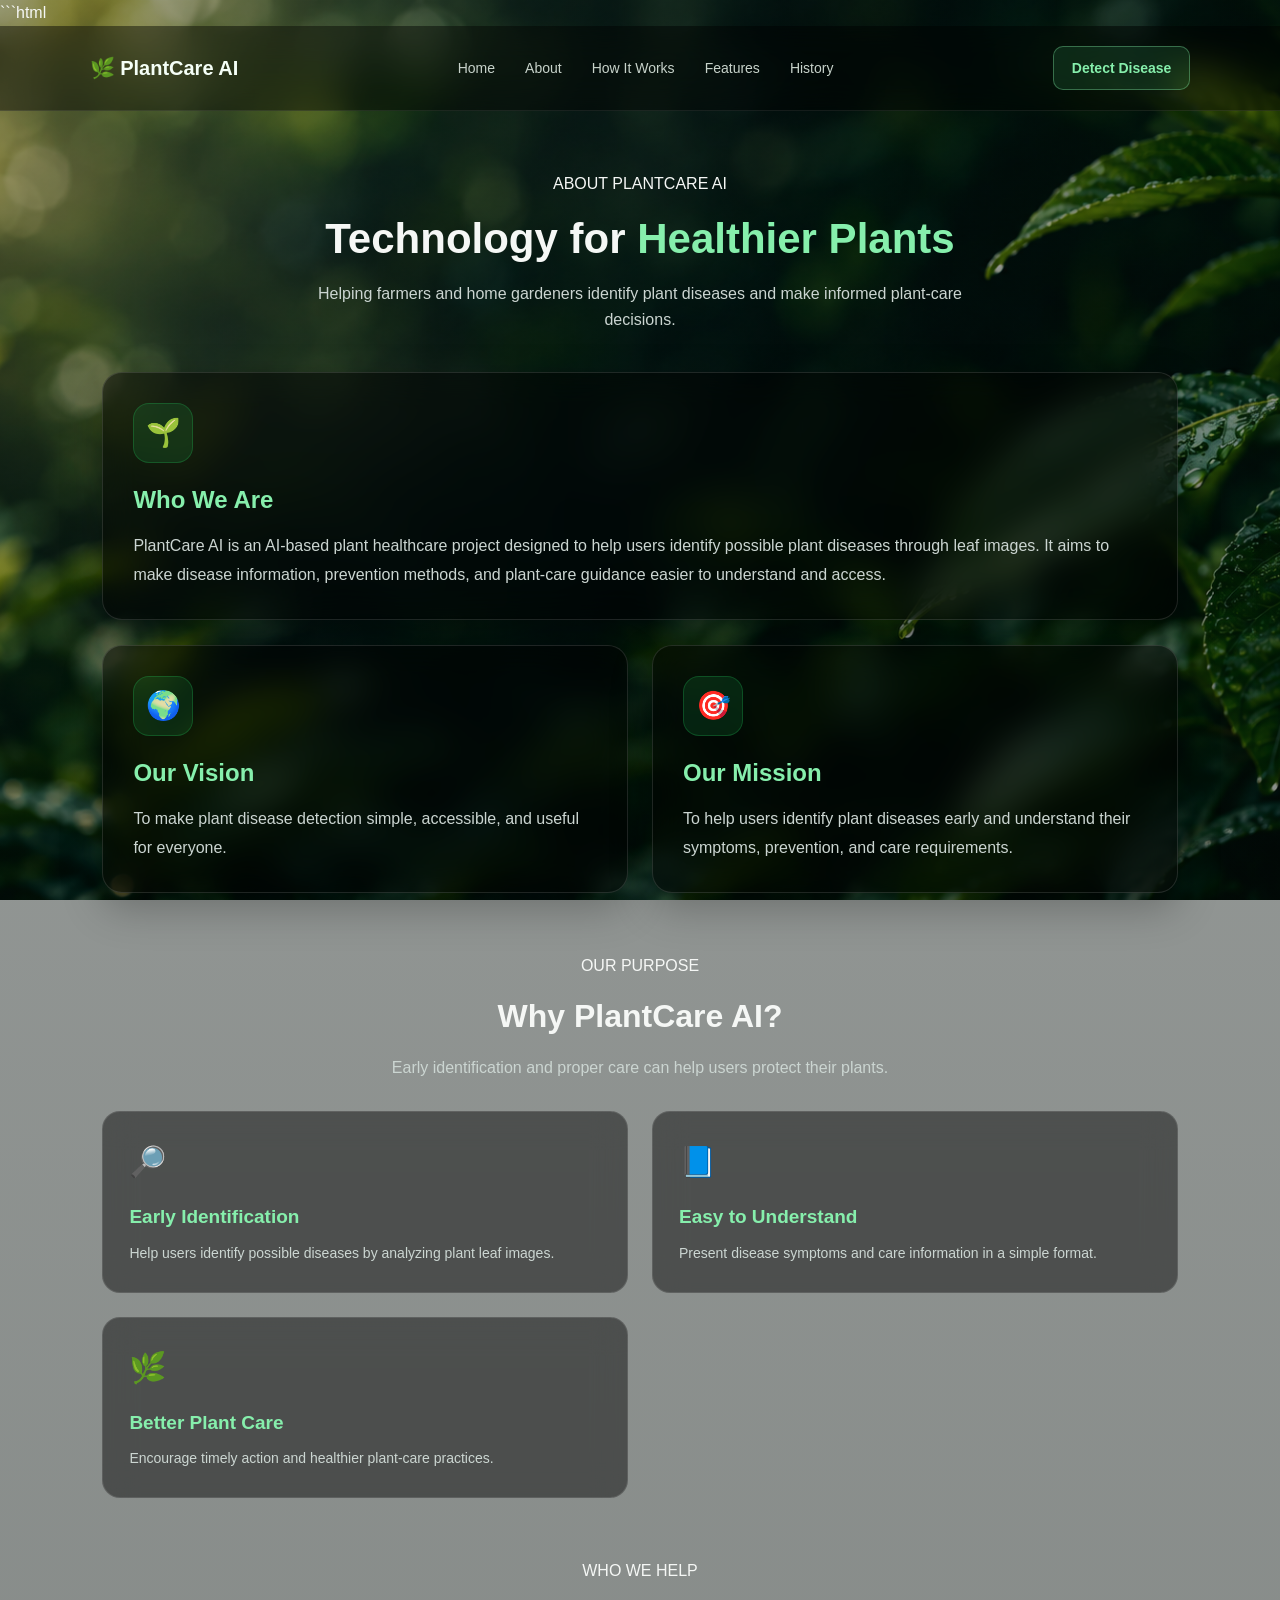
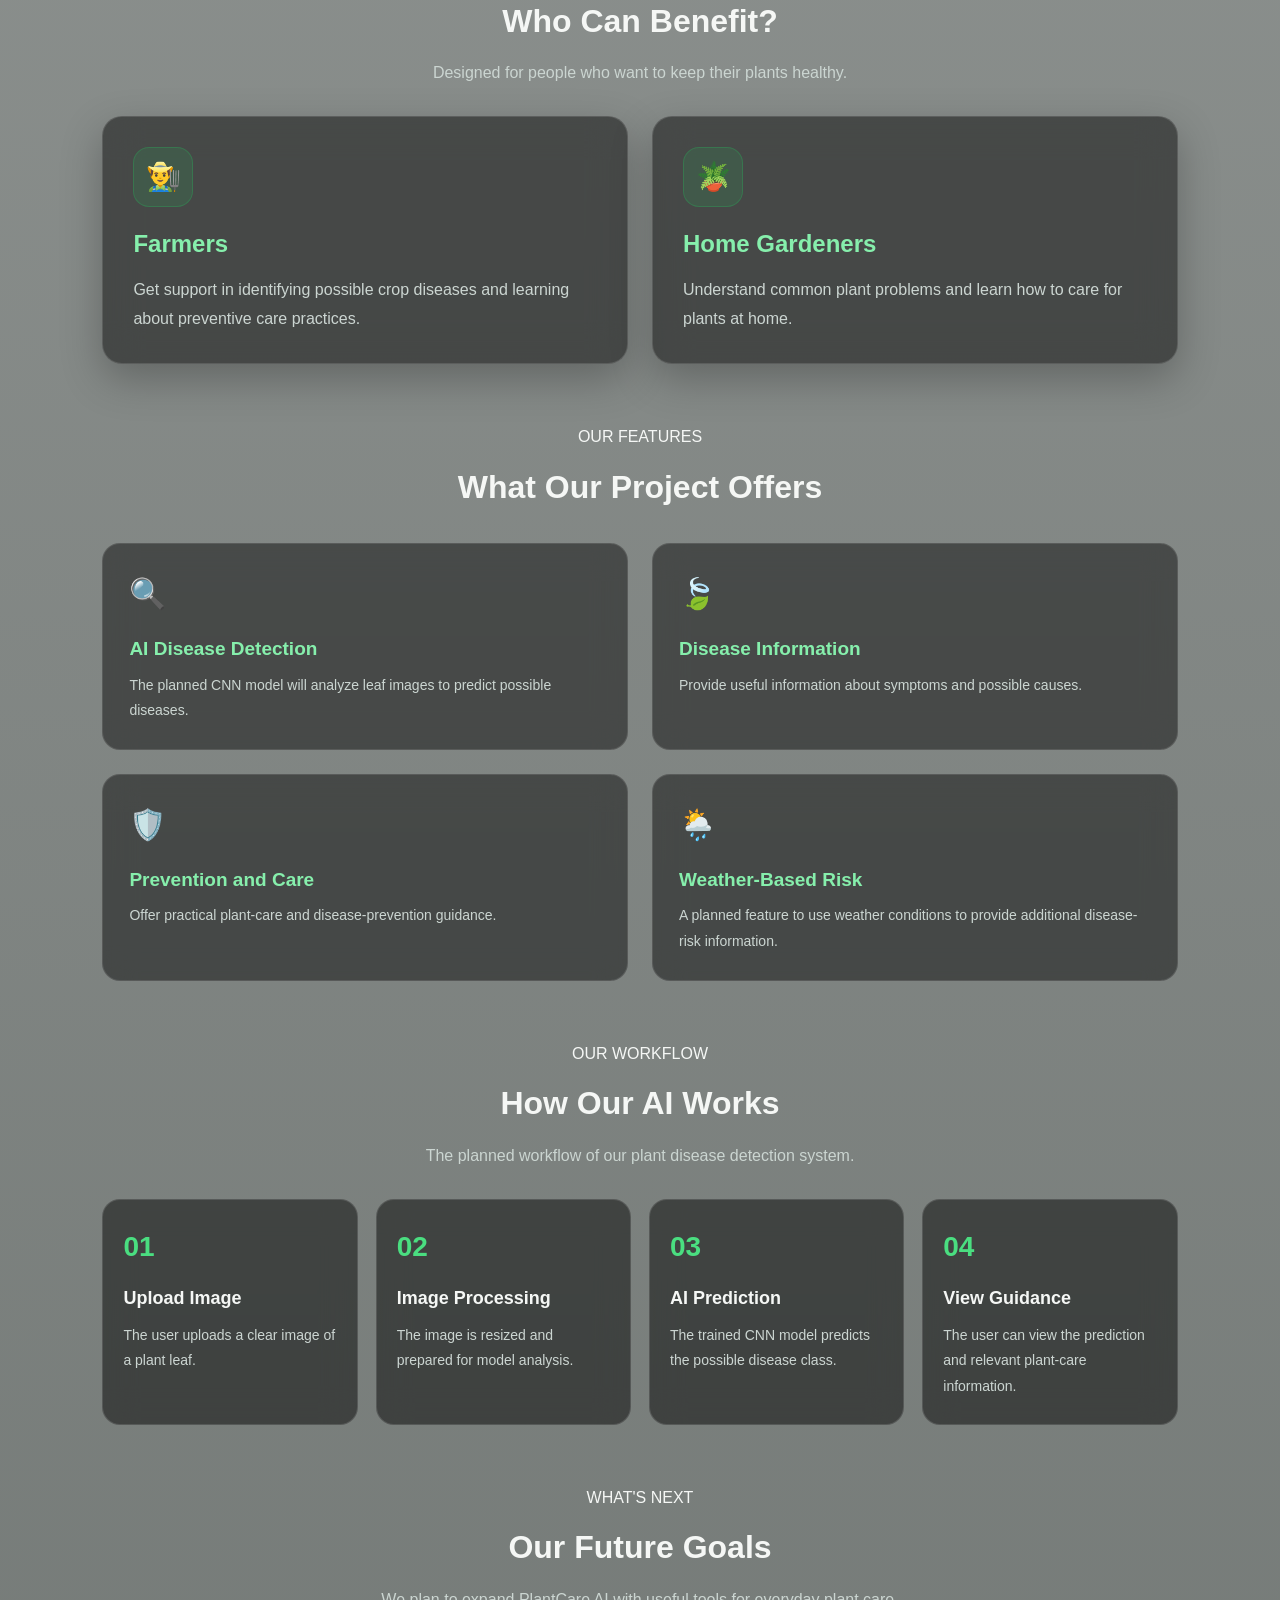
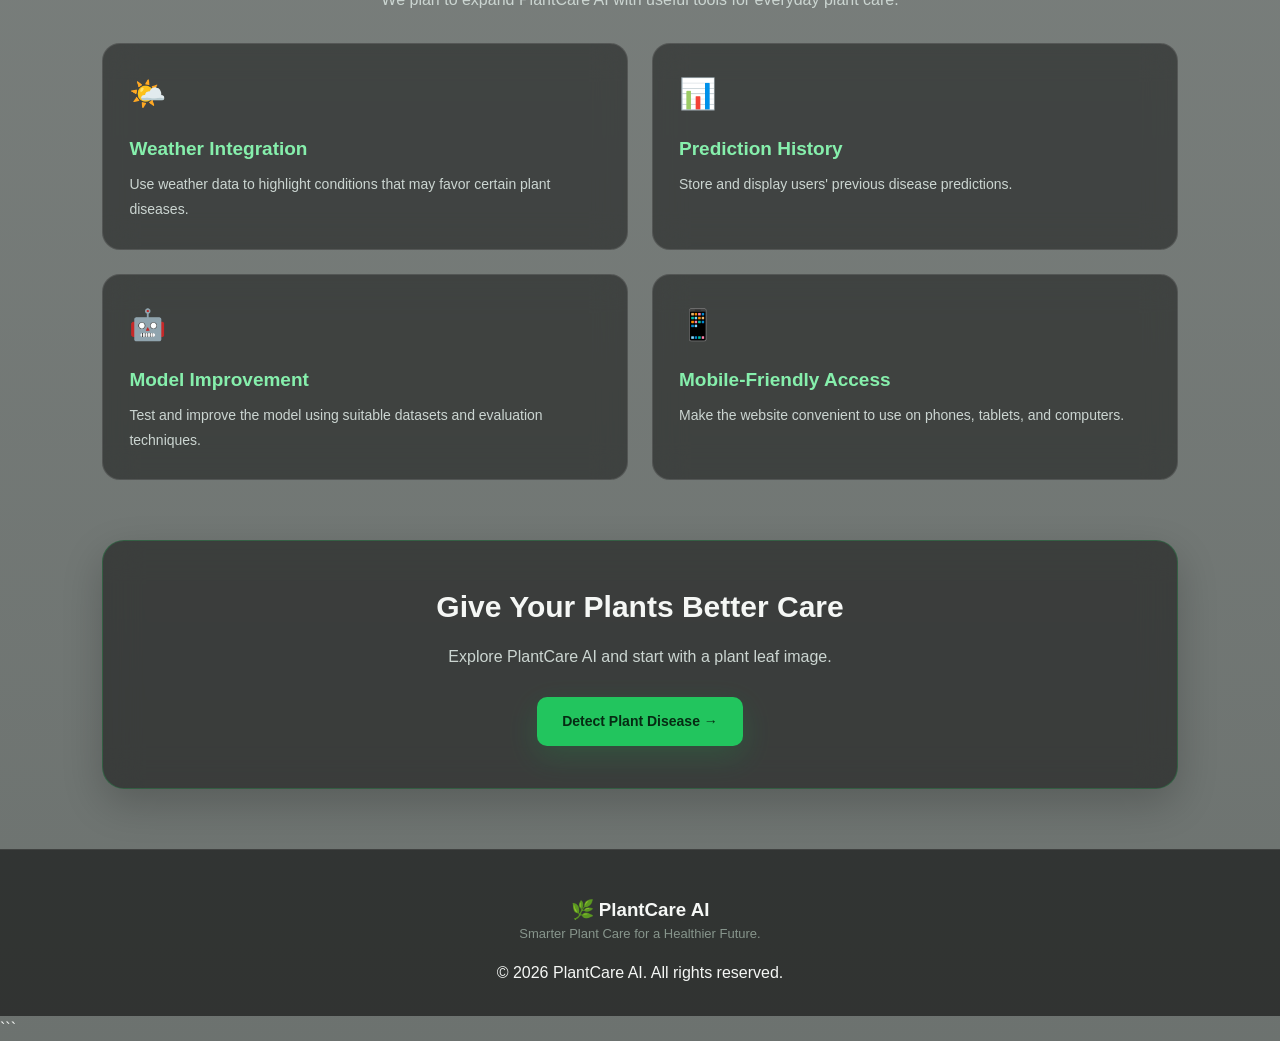
==== frontend/about.html @ afaae4b0 "Initial commit: PlantCare AI project" ====
```html
<!DOCTYPE html>
<html lang="en">

<head>
    <meta charset="UTF-8">
    <meta name="viewport" content="width=device-width, initial-scale=1.0">

    <title>About Us | PlantCare AI</title>

    <link rel="stylesheet" href="../css/style.css">
</head>

<body>

    <!-- Navbar -->
    <header class="navbar">

        <div class="logo">🌿 PlantCare AI</div>

        <nav class="nav-links">
            <a href="index.html">Home</a>
            <a href="about.html">About</a>
            <a href="index.html#how-it-works">How It Works</a>
            <a href="index.html#features">Features</a>
            <a href="history.html">History</a>
        </nav>

        <a href="upload.html" class="nav-button">
            Detect Disease
        </a>

    </header>

    <main class="about-page">

        <section class="about-section">

            <!-- Page Heading -->
            <div class="section-heading">

                <span class="section-label">
                    ABOUT PLANTCARE AI
                </span>

                <h1>Technology for <span>Healthier Plants</span></h1>

                <p>
                    Helping farmers and home gardeners identify
                    plant diseases and make informed plant-care decisions.
                </p>

            </div>

            <!-- Who We Are -->
            <div class="about-card">

                <div class="about-icon">🌱</div>

                <h2>Who We Are</h2>

                <p>
                    PlantCare AI is an AI-based plant healthcare
                    project designed to help users identify possible
                    plant diseases through leaf images. It aims to
                    make disease information, prevention methods,
                    and plant-care guidance easier to understand
                    and access.
                </p>

            </div>

            <!-- Vision and Mission -->
            <div class="about-grid">

                <div class="about-card">

                    <div class="about-icon">🌍</div>

                    <h2>Our Vision</h2>

                    <p>
                        To make plant disease detection simple,
                        accessible, and useful for everyone.
                    </p>

                </div>

                <div class="about-card">

                    <div class="about-icon">🎯</div>

                    <h2>Our Mission</h2>

                    <p>
                        To help users identify plant diseases early
                        and understand their symptoms, prevention,
                        and care requirements.
                    </p>

                </div>

            </div>

            <!-- Why PlantCare AI -->
            <section class="about-extra-section">

                <div class="about-section-title">
                    <span class="section-label">OUR PURPOSE</span>
                    <h2>Why PlantCare AI?</h2>
                    <p>
                        Early identification and proper care can
                        help users protect their plants.
                    </p>
                </div>

                <div class="about-grid">

                    <div class="about-feature">
                        <span>🔎</span>
                        <h3>Early Identification</h3>
                        <p>
                            Help users identify possible diseases
                            by analyzing plant leaf images.
                        </p>
                    </div>

                    <div class="about-feature">
                        <span>📘</span>
                        <h3>Easy to Understand</h3>
                        <p>
                            Present disease symptoms and care
                            information in a simple format.
                        </p>
                    </div>

                    <div class="about-feature">
                        <span>🌿</span>
                        <h3>Better Plant Care</h3>
                        <p>
                            Encourage timely action and healthier
                            plant-care practices.
                        </p>
                    </div>

                </div>

            </section>

            <!-- Who Can Benefit -->
            <section class="about-extra-section">

                <div class="about-section-title">
                    <span class="section-label">WHO WE HELP</span>
                    <h2>Who Can Benefit?</h2>
                    <p>
                        Designed for people who want to keep their
                        plants healthy.
                    </p>
                </div>

                <div class="about-grid">

                    <div class="about-card">
                        <div class="about-icon">👨‍🌾</div>
                        <h2>Farmers</h2>
                        <p>
                            Get support in identifying possible crop
                            diseases and learning about preventive
                            care practices.
                        </p>
                    </div>

                    <div class="about-card">
                        <div class="about-icon">🪴</div>
                        <h2>Home Gardeners</h2>
                        <p>
                            Understand common plant problems and
                            learn how to care for plants at home.
                        </p>
                    </div>

                </div>

            </section>

            <!-- Existing Features -->
            <section class="about-extra-section">

                <div class="about-section-title">
                    <span class="section-label">OUR FEATURES</span>
                    <h2>What Our Project Offers</h2>
                </div>

                <div class="about-grid">

                    <div class="about-feature">
                        <span>🔍</span>
                        <h3>AI Disease Detection</h3>
                        <p>
                            The planned CNN model will analyze
                            leaf images to predict possible diseases.
                        </p>
                    </div>

                    <div class="about-feature">
                        <span>🍃</span>
                        <h3>Disease Information</h3>
                        <p>
                            Provide useful information about
                            symptoms and possible causes.
                        </p>
                    </div>

                    <div class="about-feature">
                        <span>🛡️</span>
                        <h3>Prevention and Care</h3>
                        <p>
                            Offer practical plant-care and
                            disease-prevention guidance.
                        </p>
                    </div>

                    <div class="about-feature">
                        <span>🌦️</span>
                        <h3>Weather-Based Risk</h3>
                        <p>
                            A planned feature to use weather
                            conditions to provide additional
                            disease-risk information.
                        </p>
                    </div>

                </div>

            </section>

            <!-- How Our AI Works -->
            <section class="about-extra-section">

                <div class="about-section-title">
                    <span class="section-label">OUR WORKFLOW</span>
                    <h2>How Our AI Works</h2>
                    <p>
                        The planned workflow of our plant
                        disease detection system.
                    </p>
                </div>

                <div class="workflow-grid">

                    <div class="workflow-step">
                        <span class="workflow-number">01</span>
                        <h3>Upload Image</h3>
                        <p>
                            The user uploads a clear image
                            of a plant leaf.
                        </p>
                    </div>

                    <div class="workflow-step">
                        <span class="workflow-number">02</span>
                        <h3>Image Processing</h3>
                        <p>
                            The image is resized and prepared
                            for model analysis.
                        </p>
                    </div>

                    <div class="workflow-step">
                        <span class="workflow-number">03</span>
                        <h3>AI Prediction</h3>
                        <p>
                            The trained CNN model predicts
                            the possible disease class.
                        </p>
                    </div>

                    <div class="workflow-step">
                        <span class="workflow-number">04</span>
                        <h3>View Guidance</h3>
                        <p>
                            The user can view the prediction
                            and relevant plant-care information.
                        </p>
                    </div>

                </div>

            </section>

            <!-- Future Goals -->
            <section class="about-extra-section">

                <div class="about-section-title">
                    <span class="section-label">WHAT'S NEXT</span>
                    <h2>Our Future Goals</h2>
                    <p>
                        We plan to expand PlantCare AI with
                        useful tools for everyday plant care.
                    </p>
                </div>

                <div class="about-grid">

                    <div class="about-feature">
                        <span>🌤️</span>
                        <h3>Weather Integration</h3>
                        <p>
                            Use weather data to highlight
                            conditions that may favor certain
                            plant diseases.
                        </p>
                    </div>

                    <div class="about-feature">
                        <span>📊</span>
                        <h3>Prediction History</h3>
                        <p>
                            Store and display users' previous
                            disease predictions.
                        </p>
                    </div>

                    <div class="about-feature">
                        <span>🤖</span>
                        <h3>Model Improvement</h3>
                        <p>
                            Test and improve the model using
                            suitable datasets and evaluation
                            techniques.
                        </p>
                    </div>

                    <div class="about-feature">
                        <span>📱</span>
                        <h3>Mobile-Friendly Access</h3>
                        <p>
                            Make the website convenient to use
                            on phones, tablets, and computers.
                        </p>
                    </div>

                </div>

            </section>

            <!-- Call to Action -->
            <div class="about-cta">

                <h2>Give Your Plants Better Care</h2>

                <p>
                    Explore PlantCare AI and start with
                    a plant leaf image.
                </p>

                <a href="upload.html" class="primary-button">
                    Detect Plant Disease →
                </a>

            </div>

        </section>

    </main>

    <!-- Footer -->
    <footer class="footer">

        <div class="footer-content">
            <h3>🌿 PlantCare AI</h3>
            <p>Smarter Plant Care for a Healthier Future.</p>
        </div>

        <div class="footer-bottom">
            © 2026 PlantCare AI. All rights reserved.
        </div>

    </footer>

</body>
</html>
```
---- css/style.css ----
/* ================================
   GLOBAL RESET
================================ */

* {
    margin: 0;
    padding: 0;
    box-sizing: border-box;
}

html {
    scroll-behavior: smooth;
}

body {
    font-family: Arial, Helvetica, sans-serif;
    color: #f5f7f5;

    background:
        linear-gradient(
            rgba(2, 12, 7, 0.40),
            rgba(2, 12, 7, 0.58)
        ),
        url("../assets/images/plant-bg.png")
        center / cover fixed no-repeat;

    min-height: 100vh;
    line-height: 1.6;
}

/* ================================
   COMMON
================================ */

a {
    text-decoration: none;
    color: inherit;
}

section {
    width: 100%;
}

.tagline {
    display: inline-block;
    color: #86efac;
    font-size: 12px;
    font-weight: 700;
    letter-spacing: 2px;
    margin-bottom: 14px;
}

.section-heading {
    text-align: center;
    max-width: 700px;
    margin: 0 auto 50px;
}

.section-heading h2 {
    font-size: 38px;
    line-height: 1.2;
    margin-bottom: 15px;
}

.section-heading p {
    color: #b7c5bb;
    font-size: 16px;
}


/* ================================
   NAVBAR
================================ */

.navbar {
    width: 100%;
    padding: 20px 7%;

    display: flex;
    align-items: center;
    justify-content: space-between;
    gap: 25px;

    background: rgba(0, 0, 0, 0.42);
    backdrop-filter: blur(18px);
    -webkit-backdrop-filter: blur(18px);

    border-bottom: 1px solid rgba(255, 255, 255, 0.08);

    position: sticky;
    top: 0;
    z-index: 1000;
}

.logo {
    font-size: 20px;
    font-weight: 700;
    color: #f5fff7;
    white-space: nowrap;
}

.nav-links {
    display: flex;
    align-items: center;
    gap: 30px;
}

.nav-links a {
    color: #c7d2ca;
    font-size: 14px;
    transition: 0.3s ease;
}

.nav-links a:hover,
.nav-links a.active {
    color: #86efac;
}

.nav-button {
    padding: 10px 18px;

    background: rgba(74, 222, 128, 0.12);
    border: 1px solid rgba(134, 239, 172, 0.35);

    border-radius: 10px;

    color: #86efac;
    font-size: 14px;
    font-weight: 600;

    transition: 0.3s ease;
}

.nav-button:hover {
    background: #16a34a;
    color: white;
    transform: translateY(-2px);
}


/* ================================
   HERO
================================ */

.hero {
    min-height: 680px;

    display: grid;
    grid-template-columns: 1.1fr 0.9fr;

    align-items: center;
    gap: 70px;

    padding: 90px 7%;
}

.hero-content {
    max-width: 700px;
}

.hero-content h1 {
    font-size: clamp(48px, 6vw, 78px);
    line-height: 1.05;
    letter-spacing: -2px;
    margin-bottom: 25px;
}

.hero-content h1 span {
    color: #4ade80;
}

.hero-content p {
    max-width: 600px;

    color: #c0ccc4;

    font-size: 17px;
    line-height: 1.8;

    margin-bottom: 32px;
}

.hero-buttons {
    display: flex;
    align-items: center;
    gap: 15px;

    margin-bottom: 25px;
}

.primary-button,
.secondary-button {
    display: inline-flex;
    align-items: center;
    justify-content: center;

    padding: 13px 22px;

    border-radius: 10px;

    font-size: 14px;
    font-weight: 700;

    transition: 0.3s ease;
}

.primary-button {
    background: #16a34a;
    color: white;

    box-shadow: 0 10px 30px rgba(22, 163, 74, 0.22);
}

.primary-button:hover {
    background: #22c55e;
    transform: translateY(-3px);
}

.secondary-button {
    color: #d7e2da;

    background: rgba(255, 255, 255, 0.06);

    border: 1px solid rgba(255, 255, 255, 0.12);

    backdrop-filter: blur(10px);
}

.secondary-button:hover {
    border-color: rgba(134, 239, 172, 0.4);
    color: #86efac;
    transform: translateY(-3px);
}

.hero-note {
    color: #91a097;
    font-size: 13px;
}


/* ================================
   AI ANALYSIS CARD
================================ */

.hero-visual {
    display: flex;
    justify-content: center;
}

.analysis-card {
    width: 100%;
    max-width: 430px;

    padding: 35px;

    background: rgba(0, 0, 0, 0.48);

    border: 1px solid rgba(255, 255, 255, 0.10);

    border-radius: 24px;

    backdrop-filter: blur(22px);
    -webkit-backdrop-filter: blur(22px);

    box-shadow:
        0 25px 70px rgba(0, 0, 0, 0.35);

    position: relative;
    overflow: hidden;
}

.analysis-card::before {
    content: "";

    position: absolute;

    width: 180px;
    height: 180px;

    background: rgba(34, 197, 94, 0.10);

    border-radius: 50%;

    top: -80px;
    right: -70px;

    filter: blur(10px);
}

.card-icon {
    width: 55px;
    height: 55px;

    display: flex;
    align-items: center;
    justify-content: center;

    background: rgba(74, 222, 128, 0.12);

    border: 1px solid rgba(134, 239, 172, 0.20);

    border-radius: 15px;

    font-size: 25px;

    margin-bottom: 20px;
}

.card-label {
    color: #86efac;
    font-size: 11px;
    font-weight: 700;
    letter-spacing: 2px;
}

.analysis-card h2 {
    font-size: 28px;
    line-height: 1.25;

    margin: 12px 0;
}

.analysis-card > p {
    color: #aebbb2;
    font-size: 14px;
}

.analysis-divider {
    height: 1px;

    background: rgba(255, 255, 255, 0.08);

    margin: 25px 0;
}

.analysis-feature {
    display: flex;
    align-items: center;
    gap: 15px;

    padding: 12px 0;
}

.analysis-feature > span {
    width: 42px;
    height: 42px;

    display: flex;
    align-items: center;
    justify-content: center;

    background: rgba(255, 255, 255, 0.05);

    border-radius: 10px;

    font-size: 18px;
}

.analysis-feature strong {
    display: block;
    font-size: 14px;
    margin-bottom: 2px;
}

.analysis-feature small {
    color: #87958c;
    font-size: 12px;
}

.card-button {
    display: block;

    text-align: center;

    margin-top: 22px;
    padding: 13px;

    background: rgba(22, 163, 74, 0.16);

    border: 1px solid rgba(74, 222, 128, 0.25);

    border-radius: 10px;

    color: #86efac;

    font-size: 14px;
    font-weight: 700;

    transition: 0.3s ease;
}

.card-button:hover {
    background: #16a34a;
    color: white;
}

.disclaimer {
    display: block;

    text-align: center;

    color: #6f7d74;

    margin-top: 12px;
    font-size: 10px;
}


/* ================================
   AUDIENCE SECTION
================================ */

.audience {
    padding: 100px 7%;

    background: rgba(0, 0, 0, 0.20);
}

.audience-grid {
    max-width: 900px;
    margin: auto;

    display: grid;
    grid-template-columns: repeat(2, 1fr);

    gap: 25px;
}

.info-card {
    padding: 32px;

    background: rgba(0, 0, 0, 0.40);

    border: 1px solid rgba(255, 255, 255, 0.09);

    border-radius: 18px;

    backdrop-filter: blur(18px);

    transition: 0.3s ease;
}

.info-card:hover {
    transform: translateY(-5px);

    border-color: rgba(74, 222, 128, 0.30);

    background: rgba(0, 0, 0, 0.50);
}

.info-icon {
    font-size: 32px;
    margin-bottom: 18px;
}

.info-card h3 {
    font-size: 21px;
    margin-bottom: 10px;
}

.info-card p {
    color: #aebbb2;
    font-size: 14px;
}


/* ================================
   HOW IT WORKS
================================ */

.how-it-works {
    padding: 110px 7%;
}

.steps-grid {
    max-width: 1100px;
    margin: auto;

    display: grid;
    grid-template-columns: repeat(4, 1fr);

    gap: 18px;
}

.step-card {
    position: relative;

    padding: 28px 22px;

    background: rgba(0, 0, 0, 0.38);

    border: 1px solid rgba(255, 255, 255, 0.08);

    border-radius: 17px;

    backdrop-filter: blur(18px);

    transition: 0.3s ease;
}

.step-card:hover {
    transform: translateY(-5px);

    border-color: rgba(74, 222, 128, 0.25);
}

.step-number {
    position: absolute;

    top: 18px;
    right: 20px;

    color: rgba(134, 239, 172, 0.45);

    font-size: 12px;
    font-weight: 700;
}

.step-icon {
    font-size: 30px;
    margin-bottom: 18px;
}

.step-card h3 {
    font-size: 18px;
    margin-bottom: 9px;
}

.step-card p {
    color: #9eaba3;
    font-size: 13px;
}


/* ================================
   FEATURES
================================ */

.features {
    padding: 100px 7%;

    background: rgba(0, 0, 0, 0.20);
}

.features-grid {
    max-width: 1100px;
    margin: auto;

    display: grid;
    grid-template-columns: repeat(4, 1fr);

    gap: 18px;
}

.feature-card {
    padding: 28px 22px;

    background: rgba(0, 0, 0, 0.40);

    border: 1px solid rgba(255, 255, 255, 0.08);

    border-radius: 17px;

    backdrop-filter: blur(18px);

    transition: 0.3s ease;
}

.feature-card:hover {
    transform: translateY(-5px);

    border-color: rgba(74, 222, 128, 0.28);
}

.feature-icon {
    width: 48px;
    height: 48px;

    display: flex;
    align-items: center;
    justify-content: center;

    background: rgba(74, 222, 128, 0.10);

    border-radius: 12px;

    font-size: 22px;

    margin-bottom: 18px;
}

.feature-card h3 {
    font-size: 17px;
    margin-bottom: 9px;
}

.feature-card p {
    color: #9eaba3;
    font-size: 13px;
}


/* ================================
   CTA
================================ */

.cta-section {
    max-width: 1000px;

    margin: 90px auto;

    padding: 70px 30px;

    text-align: center;

    background:
        linear-gradient(
            rgba(10, 35, 20, 0.65),
            rgba(2, 15, 8, 0.75)
        );

    border: 1px solid rgba(134, 239, 172, 0.16);

    border-radius: 25px;

    backdrop-filter: blur(20px);
}

.cta-section h2 {
    font-size: 38px;
    margin-bottom: 12px;
}

.cta-section p {
    color: #aebbb2;
    margin-bottom: 25px;
}


/* ================================
   FOOTER
================================ */

.footer {
    padding: 45px 7% 30px;

    text-align: center;

    background: rgba(0, 0, 0, 0.55);

    border-top: 1px solid rgba(255, 255, 255, 0.07);
}

.footer-logo {
    color: #86efac;

    font-size: 20px;
    font-weight: 700;

    margin-bottom: 10px;
}

.footer p {
    color: #87958c;
    font-size: 13px;
    margin-bottom: 15px;
}

.footer small {
    color: #647068;
    font-size: 11px;
}


/* ================================
   RESPONSIVE DESIGN
================================ */

@media (max-width: 1000px) {

    .nav-links {
        gap: 15px;
    }

    .hero {
        grid-template-columns: 1fr;

        text-align: center;

        padding-top: 70px;
    }

    .hero-content {
        margin: auto;
    }

    .hero-content p {
        margin-left: auto;
        margin-right: auto;
    }

    .hero-buttons {
        justify-content: center;
    }

    .hero-note {
        text-align: center;
    }

    .hero-visual {
        margin-top: 20px;
    }

    .steps-grid,
    .features-grid {
        grid-template-columns: repeat(2, 1fr);
    }
}


@media (max-width: 700px) {

    .navbar {
        padding: 15px 5%;

        flex-wrap: wrap;
    }

    .logo {
        font-size: 17px;
    }

    .nav-links {
        order: 3;

        width: 100%;

        justify-content: center;

        gap: 18px;

        overflow-x: auto;
    }

    .nav-links a {
        font-size: 12px;
        white-space: nowrap;
    }

    .nav-button {
        padding: 8px 12px;
        font-size: 12px;
    }

    .hero {
        padding: 65px 5%;
    }

    .hero-content h1 {
        font-size: 46px;
        letter-spacing: -1px;
    }

    .hero-content p {
        font-size: 15px;
    }

    .hero-buttons {
        flex-direction: column;
    }

    .primary-button,
    .secondary-button {
        width: 100%;
    }

    .analysis-card {
        padding: 25px;
    }

    .section-heading h2 {
        font-size: 30px;
    }

    .audience-grid,
    .steps-grid,
    .features-grid {
        grid-template-columns: 1fr;
    }

    .audience,
    .how-it-works,
    .features {
        padding: 75px 5%;
    }

    .cta-section {
        margin: 60px 5%;

        padding: 50px 22px;
    }

    .cta-section h2 {
        font-size: 29px;
    }
}


@media (max-width: 400px) {

    .hero-content h1 {
        font-size: 38px;
    }

    .analysis-card h2 {
        font-size: 24px;
    }

    .section-heading h2 {
        font-size: 27px;
    }
}






/* ============================= */
/* UPLOAD PAGE */
/* ============================= */

.upload-page {
    min-height: calc(100vh - 80px);
    display: flex;
    justify-content: center;
    align-items: center;
    padding: 60px 8%;
}

.upload-section {
    width: 100%;
    max-width: 900px;
    text-align: center;
}

.upload-section .section-heading {
    margin-bottom: 35px;
}

.upload-section .section-heading h1 {
    font-size: 42px;
    margin: 12px 0;
}

.upload-card {
    max-width: 600px;
    margin: 0 auto;
    padding: 45px 40px;

    background: rgba(0, 0, 0, 0.45);
    backdrop-filter: blur(18px);
    -webkit-backdrop-filter: blur(18px);

    border: 1px solid rgba(255, 255, 255, 0.12);
    border-radius: 24px;

    box-shadow: 0 20px 50px rgba(0, 0, 0, 0.35);
}

.upload-icon {
    width: 80px;
    height: 80px;

    margin: 0 auto 20px;

    display: flex;
    align-items: center;
    justify-content: center;

    font-size: 35px;

    background: rgba(34, 197, 94, 0.15);
    border: 1px solid rgba(34, 197, 94, 0.35);

    border-radius: 50%;
}

.upload-card h2 {
    font-size: 28px;
    margin-bottom: 10px;
}

.upload-card > p {
    color: #cbd5d1;
    margin-bottom: 25px;
}


/* Choose Image Button */

.upload-button {
    display: inline-block;

    padding: 12px 25px;

    background: rgba(34, 197, 94, 0.15);
    border: 1px solid #22c55e;

    color: #86efac;

    border-radius: 10px;

    cursor: pointer;

    transition: 0.3s ease;
}

.upload-button:hover {
    background: #22c55e;
    color: #062b13;

    transform: translateY(-3px);
}


/* Image Preview */

.image-preview {
    width: 100%;
    min-height: 220px;

    margin: 25px 0;

    display: flex;
    align-items: center;
    justify-content: center;

    border: 2px dashed rgba(255, 255, 255, 0.2);
    border-radius: 16px;

    color: #9ca3af;

    background: rgba(255, 255, 255, 0.03);
}

.image-preview img {
    max-width: 100%;
    max-height: 300px;

    border-radius: 12px;
}


/* Analyze Button */

.analyze-button {
    border: none;
    cursor: pointer;

    width: 100%;
    margin-top: 5px;
}

.upload-note {
    display: block;

    margin-top: 18px;

    color: #9ca3af;
}


/* Back to Home */

.back-link {
    display: inline-block;

    margin-top: 25px;

    color: #86efac;

    text-decoration: none;

    transition: 0.3s ease;
}

.back-link:hover {
    color: #22c55e;
    transform: translateX(-3px);
}


/* ============================= */
/* UPLOAD PAGE RESPONSIVE */
/* ============================= */

@media (max-width: 700px) {

    .upload-page {
        padding: 40px 20px;
    }

    .upload-section .section-heading h1 {
        font-size: 32px;
    }

    .upload-card {
        padding: 35px 22px;
    }

    .upload-card h2 {
        font-size: 24px;
    }

}


@media (max-width: 400px) {

    .upload-section .section-heading h1 {
        font-size: 28px;
    }

    .upload-card {
        padding: 30px 18px;
    }

    .image-preview {
        min-height: 180px;
    }

}






/* ============================= */
/* RESULT PAGE */
/* ============================= */

.result-page {
    min-height: calc(100vh - 80px);
    padding: 60px 8%;
}

.result-section {
    width: 100%;
    max-width: 1100px;
    margin: 0 auto;
}

.result-section .section-heading {
    text-align: center;
    margin-bottom: 35px;
}

.result-section .section-heading h1 {
    font-size: 42px;
    margin: 12px 0;
}


/* ============================= */
/* RESULT CARD */
/* ============================= */

.result-card {
    display: grid;
    grid-template-columns: 0.9fr 1.1fr;
    gap: 35px;

    padding: 35px;

    background: rgba(0, 0, 0, 0.45);
    backdrop-filter: blur(18px);
    -webkit-backdrop-filter: blur(18px);

    border: 1px solid rgba(255, 255, 255, 0.12);
    border-radius: 24px;

    box-shadow: 0 20px 50px rgba(0, 0, 0, 0.35);
}


/* ============================= */
/* RESULT IMAGE */
/* ============================= */

.result-image-section h2 {
    margin-bottom: 18px;
}

.result-image {
    width: 100%;
    height: 350px;

    display: flex;
    align-items: center;
    justify-content: center;

    overflow: hidden;

    background: rgba(255, 255, 255, 0.04);

    border: 1px solid rgba(255, 255, 255, 0.12);
    border-radius: 18px;
}

.result-image img {
    width: 100%;
    height: 100%;

    object-fit: cover;
}


/* ============================= */
/* RESULT INFORMATION */
/* ============================= */

.result-label {
    display: inline-block;

    color: #86efac;

    font-size: 12px;
    font-weight: bold;

    letter-spacing: 1.5px;
}

.result-info h2 {
    font-size: 34px;
    margin: 8px 0 20px;
}


/* Confidence */

.confidence {
    display: flex;
    align-items: center;
    justify-content: space-between;

    padding: 14px 18px;
    margin-bottom: 25px;

    background: rgba(34, 197, 94, 0.08);

    border: 1px solid rgba(34, 197, 94, 0.2);
    border-radius: 12px;
}

.confidence strong {
    color: #4ade80;
    font-size: 20px;
}


/* ============================= */
/* RESULT BLOCKS */
/* ============================= */

.result-block {
    margin-top: 22px;
}

.result-block h3 {
    margin-bottom: 8px;
    font-size: 18px;
}

.result-block p {
    color: #cbd5d1;
}

.result-block ul {
    padding-left: 20px;
    color: #cbd5d1;
}

.result-block li {
    margin-bottom: 6px;
}


/* ============================= */
/* WEATHER CARD */
/* ============================= */

.weather-card {
    display: flex;
    align-items: center;
    gap: 22px;

    margin-top: 25px;
    padding: 25px 30px;

    background: rgba(0, 0, 0, 0.40);
    backdrop-filter: blur(18px);
    -webkit-backdrop-filter: blur(18px);

    border: 1px solid rgba(255, 255, 255, 0.12);
    border-radius: 20px;
}

.weather-icon {
    min-width: 65px;
    height: 65px;

    display: flex;
    align-items: center;
    justify-content: center;

    font-size: 30px;

    background: rgba(34, 197, 94, 0.12);

    border-radius: 50%;
}

.weather-card h2 {
    margin: 5px 0;
    font-size: 22px;
}

.weather-card p {
    color: #cbd5d1;
}


/* ============================= */
/* RESULT ACTIONS */
/* ============================= */

.result-actions {
    display: flex;
    justify-content: center;
    gap: 18px;

    margin-top: 30px;
}


/* ============================= */
/* RESPONSIVE DESIGN */
/* ============================= */

@media (max-width: 850px) {

    .result-card {
        grid-template-columns: 1fr;
    }

    .result-image {
        height: 300px;
    }

}


@media (max-width: 700px) {

    .result-page {
        padding: 40px 20px;
    }

    .result-section .section-heading h1 {
        font-size: 32px;
    }

    .result-card {
        padding: 25px 20px;
    }

    .result-info h2 {
        font-size: 28px;
    }

    .weather-card {
        align-items: flex-start;
        padding: 22px;
    }

    .result-actions {
        flex-direction: column;
    }

    .result-actions a {
        text-align: center;
    }

}


@media (max-width: 400px) {

    .result-section .section-heading h1 {
        font-size: 28px;
    }

    .result-image {
        height: 230px;
    }

    .result-info h2 {
        font-size: 25px;
    }

}






/* ============================= */
/* HISTORY PAGE */
/* ============================= */

.history-page {
    min-height: calc(100vh - 80px);
    padding: 60px 8%;
}

.history-section {
    width: 100%;
    max-width: 1200px;
    margin: 0 auto;
}

.history-section .section-heading {
    text-align: center;
    margin-bottom: 35px;
}

.history-section .section-heading h1 {
    font-size: 42px;
    margin: 12px 0;
}


/* ============================= */
/* HISTORY CARD */
/* ============================= */

.history-card {
    padding: 30px;

    background: rgba(0, 0, 0, 0.45);

    backdrop-filter: blur(18px);
    -webkit-backdrop-filter: blur(18px);

    border: 1px solid rgba(255, 255, 255, 0.12);

    border-radius: 24px;

    box-shadow:
        0 20px 50px rgba(0, 0, 0, 0.35);
}


/* ============================= */
/* HISTORY HEADER */
/* ============================= */

.history-header {
    display: flex;

    align-items: center;

    justify-content: space-between;

    gap: 20px;

    margin-bottom: 25px;
}

.history-header h2 {
    margin-bottom: 5px;
}

.history-header p {
    color: #9ca3af;
}


/* ============================= */
/* TABLE */
/* ============================= */

.history-table-wrapper {
    width: 100%;

    overflow-x: auto;
}

.history-table {
    width: 100%;

    min-width: 750px;

    border-collapse: collapse;
}

.history-table th {
    text-align: left;

    padding: 16px;

    color: #86efac;

    font-size: 13px;

    letter-spacing: 0.5px;

    border-bottom:
        1px solid rgba(255, 255, 255, 0.12);
}

.history-table td {
    padding: 18px 16px;

    color: #d1d5db;

    border-bottom:
        1px solid rgba(255, 255, 255, 0.08);
}

.history-table tbody tr {
    transition: 0.3s ease;
}

.history-table tbody tr:hover {
    background:
        rgba(34, 197, 94, 0.06);
}


/* ============================= */
/* CONFIDENCE */
/* ============================= */

.confidence-badge {
    display: inline-block;

    padding: 5px 10px;

    background:
        rgba(34, 197, 94, 0.12);

    border:
        1px solid rgba(34, 197, 94, 0.25);

    color: #86efac;

    border-radius: 20px;

    font-size: 13px;
}


/* ============================= */
/* STATUS */
/* ============================= */

.status-badge {
    display: inline-block;

    padding: 5px 10px;

    background:
        rgba(59, 130, 246, 0.12);

    border:
        1px solid rgba(59, 130, 246, 0.25);

    color: #93c5fd;

    border-radius: 20px;

    font-size: 13px;
}

.status-badge.healthy {
    background:
        rgba(34, 197, 94, 0.12);

    color: #86efac;
}


/* ============================= */
/* VIEW LINK */
/* ============================= */

.view-link {
    color: #86efac;

    text-decoration: none;

    transition: 0.3s ease;
}

.view-link:hover {
    color: #22c55e;
}


/* ============================= */
/* HISTORY NOTE */
/* ============================= */

.history-note {
    display: flex;

    align-items: center;

    gap: 15px;

    margin-top: 25px;

    padding: 20px 25px;

    background:
        rgba(0, 0, 0, 0.35);

    border:
        1px solid rgba(255, 255, 255, 0.1);

    border-radius: 16px;
}

.history-note span {
    font-size: 24px;
}

.history-note p {
    color: #cbd5d1;
}


/* ============================= */
/* HISTORY ACTIONS */
/* ============================= */

.history-action {
    display: flex;

    justify-content: center;

    gap: 18px;

    margin-top: 30px;
}


/* ============================= */
/* RESPONSIVE */
/* ============================= */

@media (max-width: 700px) {

    .history-page {
        padding: 40px 20px;
    }

    .history-section .section-heading h1 {
        font-size: 32px;
    }

    .history-card {
        padding: 20px;
    }

    .history-header {
        flex-direction: column;

        align-items: flex-start;
    }

    .history-action {
        flex-direction: column;
    }

    .history-action a {
        text-align: center;
    }

}







/* ============================= */
/* LOGIN / AUTH PAGE */
/* ============================= */

.auth-page {
    min-height: calc(100vh - 80px);

    display: flex;
    justify-content: center;
    align-items: center;

    padding: 60px 20px;
}

.auth-section {
    width: 100%;
    max-width: 500px;

    text-align: center;
}

.auth-heading {
    margin-bottom: 30px;
}

.auth-heading h1 {
    font-size: 42px;
    margin: 10px 0;
}

.auth-heading p {
    color: #cbd5d1;
    font-size: 15px;
}

.auth-card {
    padding: 40px;

    background: rgba(0, 0, 0, 0.45);

    backdrop-filter: blur(18px);
    -webkit-backdrop-filter: blur(18px);

    border: 1px solid rgba(255, 255, 255, 0.12);

    border-radius: 24px;

    box-shadow: 0 20px 50px rgba(0, 0, 0, 0.35);

    text-align: left;
}

.auth-icon {
    width: 70px;
    height: 70px;

    margin: 0 auto 20px;

    display: flex;
    align-items: center;
    justify-content: center;

    font-size: 30px;

    background: rgba(34, 197, 94, 0.15);

    border: 1px solid rgba(34, 197, 94, 0.35);

    border-radius: 50%;
}

.auth-card h2 {
    text-align: center;
    font-size: 30px;
    margin-bottom: 5px;
}

.auth-subtitle {
    text-align: center;
    color: #9ca3af;

    margin-bottom: 30px;
}


/* FORM */

.form-group {
    margin-bottom: 20px;
}

.form-group label {
    display: block;

    margin-bottom: 8px;

    color: #d1d5db;

    font-size: 14px;
}

.form-group input {
    width: 100%;

    padding: 13px 15px;

    background: rgba(255, 255, 255, 0.06);

    border: 1px solid rgba(255, 255, 255, 0.15);

    border-radius: 10px;

    color: white;

    font-size: 14px;

    outline: none;

    transition: 0.3s ease;

    box-sizing: border-box;
}

.form-group input::placeholder {
    color: #9ca3af;
}

.form-group input:focus {
    border-color: #22c55e;

    background: rgba(34, 197, 94, 0.06);

    box-shadow: 0 0 0 3px rgba(34, 197, 94, 0.08);
}


/* PASSWORD */

.password-box {
    position: relative;
}

.password-box input {
    padding-right: 50px;
}

.password-toggle {
    position: absolute;

    right: 12px;
    top: 50%;

    transform: translateY(-50%);

    border: none;

    background: transparent;

    color: #9ca3af;

    cursor: pointer;

    font-size: 17px;
}


/* OPTIONS */

.form-options {
    display: flex;

    justify-content: space-between;

    align-items: center;

    margin-bottom: 25px;

    font-size: 13px;
}

.remember-me {
    display: flex;

    align-items: center;

    gap: 7px;

    color: #cbd5d1;
}

.remember-me input {
    accent-color: #22c55e;
}

.form-options a {
    color: #86efac;

    text-decoration: none;
}

.form-options a:hover {
    color: #22c55e;
}


/* LOGIN BUTTON */

.auth-button {
    width: 100%;

    padding: 13px;

    border: none;

    border-radius: 10px;

    background: #22c55e;

    color: #062b13;

    font-size: 15px;

    font-weight: bold;

    cursor: pointer;

    transition: 0.3s ease;
}

.auth-button:hover {
    background: #4ade80;

    transform: translateY(-2px);

    box-shadow: 0 8px 25px rgba(34, 197, 94, 0.25);
}


/* SIGNUP LINK */

.auth-switch {
    text-align: center;

    margin-top: 25px;

    color: #9ca3af;

    font-size: 14px;
}

.auth-switch a {
    color: #86efac;

    text-decoration: none;

    font-weight: bold;
}

.auth-switch a:hover {
    color: #22c55e;
}


/* MOBILE */

@media (max-width: 600px) {

    .auth-page {
        padding: 40px 20px;
    }

    .auth-heading h1 {
        font-size: 32px;
    }

    .auth-card {
        padding: 30px 22px;
    }

}

@media (max-width: 400px) {

    .auth-heading h1 {
        font-size: 28px;
    }

    .auth-card {
        padding: 25px 18px;
    }

}




/* ============================= */
/* SIGNUP ADDITIONAL STYLES */
/* ============================= */

.password-hint {
    display: block;
    margin-top: 7px;
    color: #9ca3af;
    font-size: 11px;
}

.password-error {
    display: block;
    margin-top: 7px;
    color: #f87171;
    font-size: 12px;
}

.form-group select {
    width: 100%;
    padding: 13px 15px;

    background: rgba(255, 255, 255, 0.06);

    border: 1px solid rgba(255, 255, 255, 0.15);

    border-radius: 10px;

    color: white;

    font-size: 14px;

    outline: none;

    box-sizing: border-box;

    cursor: pointer;
}

.form-group select:focus {
    border-color: #22c55e;

    box-shadow:
        0 0 0 3px rgba(34, 197, 94, 0.08);
}

.form-group select option {
    background: #102018;
    color: white;
}

.terms-check {
    display: flex;
    align-items: flex-start;
    gap: 9px;

    margin-bottom: 22px;

    color: #cbd5d1;

    font-size: 13px;

    cursor: pointer;
}

.terms-check input {
    margin-top: 3px;
    accent-color: #22c55e;
}





/* ============================= */
/* TERMS & CONDITIONS PAGE */
/* ============================= */

.terms-page {
    min-height: calc(100vh - 80px);
    padding: 60px 8%;
}

.terms-section {
    width: 100%;
    max-width: 950px;
    margin: 0 auto;
}

.terms-section .section-heading {
    text-align: center;
    margin-bottom: 35px;
}

.terms-section .section-heading h1 {
    font-size: 42px;
    margin: 12px 0;
}

.terms-section .section-heading p {
    color: #cbd5d1;
}

.terms-card {
    padding: 40px;

    background: rgba(0, 0, 0, 0.45);

    backdrop-filter: blur(18px);
    -webkit-backdrop-filter: blur(18px);

    border: 1px solid rgba(255, 255, 255, 0.12);

    border-radius: 24px;

    box-shadow:
        0 20px 50px rgba(0, 0, 0, 0.35);
}

.terms-block {
    padding-bottom: 25px;
    margin-bottom: 25px;

    border-bottom:
        1px solid rgba(255, 255, 255, 0.08);
}

.terms-block:last-of-type {
    border-bottom: none;
    margin-bottom: 0;
}

.terms-block h2 {
    font-size: 20px;
    margin-bottom: 10px;

    color: #86efac;
}

.terms-block p {
    color: #cbd5d1;
    line-height: 1.8;
}

.terms-actions {
    display: flex;
    justify-content: center;

    margin-top: 30px;
}

.terms-back {
    display: inline-block;

    width: auto;

    text-decoration: none;

    text-align: center;

    padding: 12px 25px;
}


/* Terms link on signup */

.terms-link {
    color: #86efac;
    text-decoration: none;
    font-weight: 600;
}

.terms-link:hover {
    color: #22c55e;
    text-decoration: underline;
}


/* Mobile */

@media (max-width: 700px) {

    .terms-page {
        padding: 40px 20px;
    }

    .terms-section .section-heading h1 {
        font-size: 32px;
    }

    .terms-card {
        padding: 25px 20px;
    }

    .terms-block h2 {
        font-size: 18px;
    }

}






/* =====================================
   ABOUT PAGE
===================================== */

.about-page {
    min-height: calc(100vh - 80px);
    padding: 60px 8%;
}

.about-section {
    width: 100%;
    max-width: 1100px;
    margin: 0 auto;
}

/* Page Heading */

.about-section > .section-heading {
    text-align: center;
    margin-bottom: 40px;
}

.about-section .section-heading h1 {
    font-size: 42px;
    line-height: 1.3;
    margin: 15px 0;
}

.about-section .section-heading h1 span {
    color: #86efac;
}

.about-section .section-heading p {
    max-width: 700px;
    margin: 0 auto;
    color: #cbd5d1;
}

/* Common Glass Card */

.about-card {
    padding: 30px;
    background: rgba(0, 0, 0, 0.48);
    backdrop-filter: blur(18px);
    -webkit-backdrop-filter: blur(18px);
    border: 1px solid rgba(255, 255, 255, 0.12);
    border-radius: 20px;
    box-shadow: 0 15px 40px rgba(0, 0, 0, 0.25);
    transition: transform 0.3s ease,
                border-color 0.3s ease;
}

.about-card:hover {
    transform: translateY(-4px);
    border-color: rgba(34, 197, 94, 0.4);
}

.about-icon {
    width: 60px;
    height: 60px;
    display: flex;
    align-items: center;
    justify-content: center;
    margin-bottom: 18px;
    font-size: 28px;
    background: rgba(34, 197, 94, 0.13);
    border: 1px solid rgba(34, 197, 94, 0.25);
    border-radius: 16px;
}

.about-card h2 {
    margin-bottom: 12px;
    color: #86efac;
    font-size: 24px;
}

.about-card p {
    color: #cbd5d1;
    line-height: 1.8;
}

/* Vision and Mission Grid */

.about-grid {
    display: grid;
    grid-template-columns: repeat(2, minmax(0, 1fr));
    gap: 24px;
    margin-top: 25px;
}

/* Additional Sections */

.about-extra-section {
    margin-top: 60px;
}

/* Section Headings */

.about-section-title {
    text-align: center;
    margin-bottom: 30px;
}

.about-section-title h2 {
    margin: 12px 0;
    font-size: 32px;
}

.about-section-title > p {
    max-width: 650px;
    margin: 0 auto;
    color: #cbd5d1;
    line-height: 1.7;
}

/* Feature Cards */

.about-feature {
    min-width: 0;
    height: 100%;
    box-sizing: border-box;
    padding: 26px;
    background: rgba(0, 0, 0, 0.45);
    backdrop-filter: blur(16px);
    -webkit-backdrop-filter: blur(16px);
    border: 1px solid rgba(255, 255, 255, 0.1);
    border-radius: 18px;
    transition: transform 0.3s ease,
                background 0.3s ease,
                border-color 0.3s ease;
}

.about-feature:hover {
    transform: translateY(-5px);
    background: rgba(15, 50, 30, 0.65);
    border-color: rgba(34, 197, 94, 0.35);
}

.about-feature > span {
    display: inline-block;
    margin-bottom: 8px;
    font-size: 30px;
}

.about-feature h3 {
    margin: 8px 0;
    color: #86efac;
    font-size: 19px;
}

.about-feature p {
    color: #cbd5d1;
    font-size: 14px;
    line-height: 1.8;
}

/* AI Workflow */

.workflow-grid {
    display: grid;
    grid-template-columns: repeat(4, minmax(0, 1fr));
    gap: 18px;
}

.workflow-step {
    min-width: 0;
    padding: 25px 20px;
    background: rgba(0, 0, 0, 0.48);
    backdrop-filter: blur(16px);
    -webkit-backdrop-filter: blur(16px);
    border: 1px solid rgba(255, 255, 255, 0.12);
    border-radius: 18px;
    transition: transform 0.3s ease,
                border-color 0.3s ease;
}

.workflow-step:hover {
    transform: translateY(-5px);
    border-color: rgba(34, 197, 94, 0.45);
}

.workflow-number {
    display: inline-block;
    margin-bottom: 15px;
    color: #4ade80;
    font-size: 28px;
    font-weight: 700;
}

.workflow-step h3 {
    margin-bottom: 10px;
    color: #f5f7f5;
    font-size: 18px;
}

.workflow-step p {
    color: #cbd5d1;
    font-size: 14px;
    line-height: 1.8;
}

/* Call To Action */

.about-cta {
    margin-top: 60px;
    padding: 42px 25px;
    text-align: center;
    background: rgba(0, 0, 0, 0.48);
    backdrop-filter: blur(18px);
    -webkit-backdrop-filter: blur(18px);
    border: 1px solid rgba(34, 197, 94, 0.25);
    border-radius: 22px;
    box-shadow: 0 15px 40px rgba(0, 0, 0, 0.2);
}

.about-cta h2 {
    margin-bottom: 12px;
    font-size: 30px;
}

.about-cta p {
    margin-bottom: 25px;
    color: #cbd5d1;
    line-height: 1.8;
}

.about-cta .primary-button {
    display: inline-block;
    padding: 13px 25px;
    background: #22c55e;
    color: #062b13;
    text-decoration: none;
    font-weight: 700;
    border-radius: 10px;
    transition: all 0.3s ease;
}

.about-cta .primary-button:hover {
    background: #86efac;
    transform: translateY(-3px);
    box-shadow: 0 8px 20px rgba(34, 197, 94, 0.2);
}

/* =====================================
   RESPONSIVE DESIGN
===================================== */

@media (max-width: 900px) {

    .about-page {
        padding: 45px 5%;
    }

    .about-section .section-heading h1 {
        font-size: 36px;
    }

    .workflow-grid {
        grid-template-columns: repeat(2, minmax(0, 1fr));
    }
}

@media (max-width: 600px) {

    .about-page {
        padding: 35px 20px;
    }

    .about-section .section-heading h1 {
        font-size: 30px;
    }

    .about-section .section-heading p {
        font-size: 14px;
    }

    .about-grid,
    .workflow-grid {
        grid-template-columns: 1fr;
    }

    .about-card {
        padding: 24px;
    }

    .about-extra-section {
        margin-top: 42px;
    }

    .about-section-title {
        margin-bottom: 22px;
    }

    .about-section-title h2 {
        font-size: 26px;
    }

    .about-feature {
        padding: 23px;
    }

    .workflow-step {
        padding: 22px;
    }

    .about-cta {
        margin-top: 42px;
        padding: 30px 20px;
    }

    .about-cta h2 {
        font-size: 25px;
    }
}

@media (max-width: 400px) {

    .about-section .section-heading h1 {
        font-size: 26px;
    }

    .about-card {
        padding: 20px;
    }

    .about-card h2 {
        font-size: 21px;
    }

    .about-section-title h2 {
        font-size: 23px;
    }
}
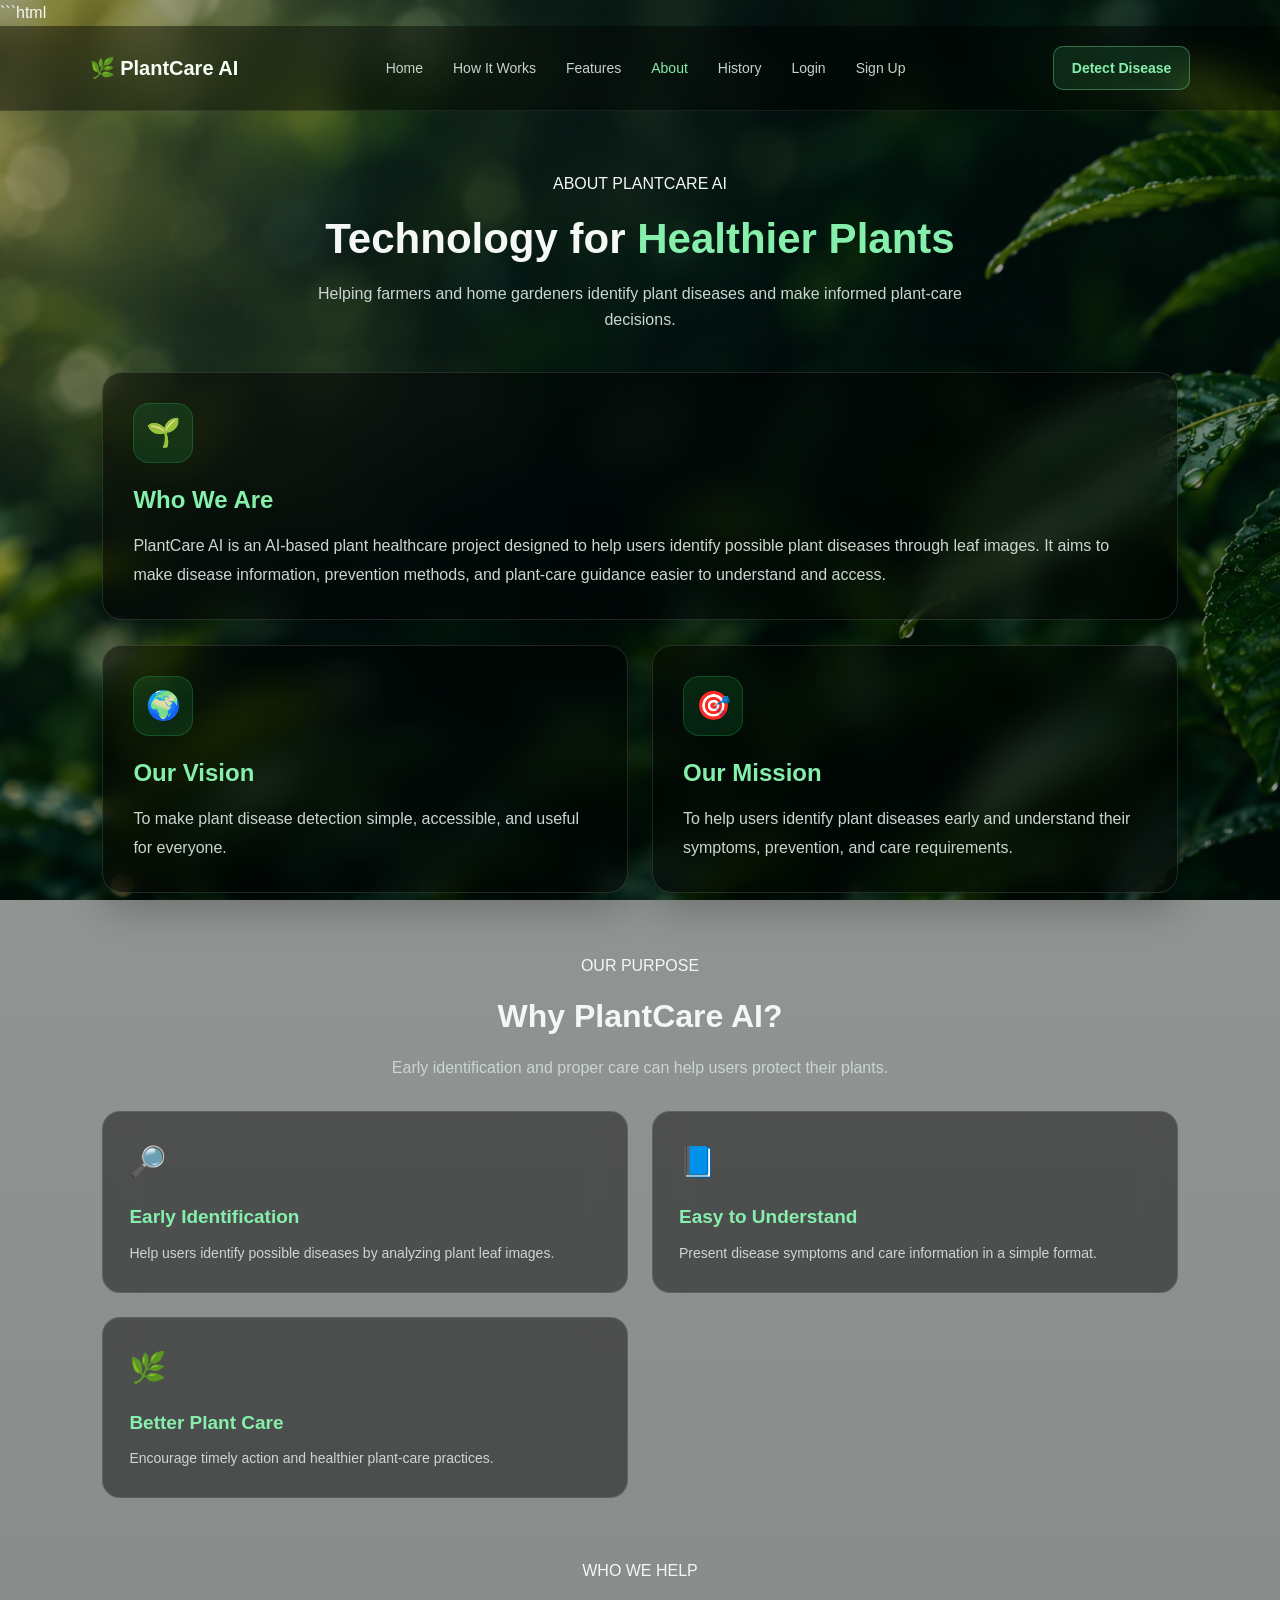
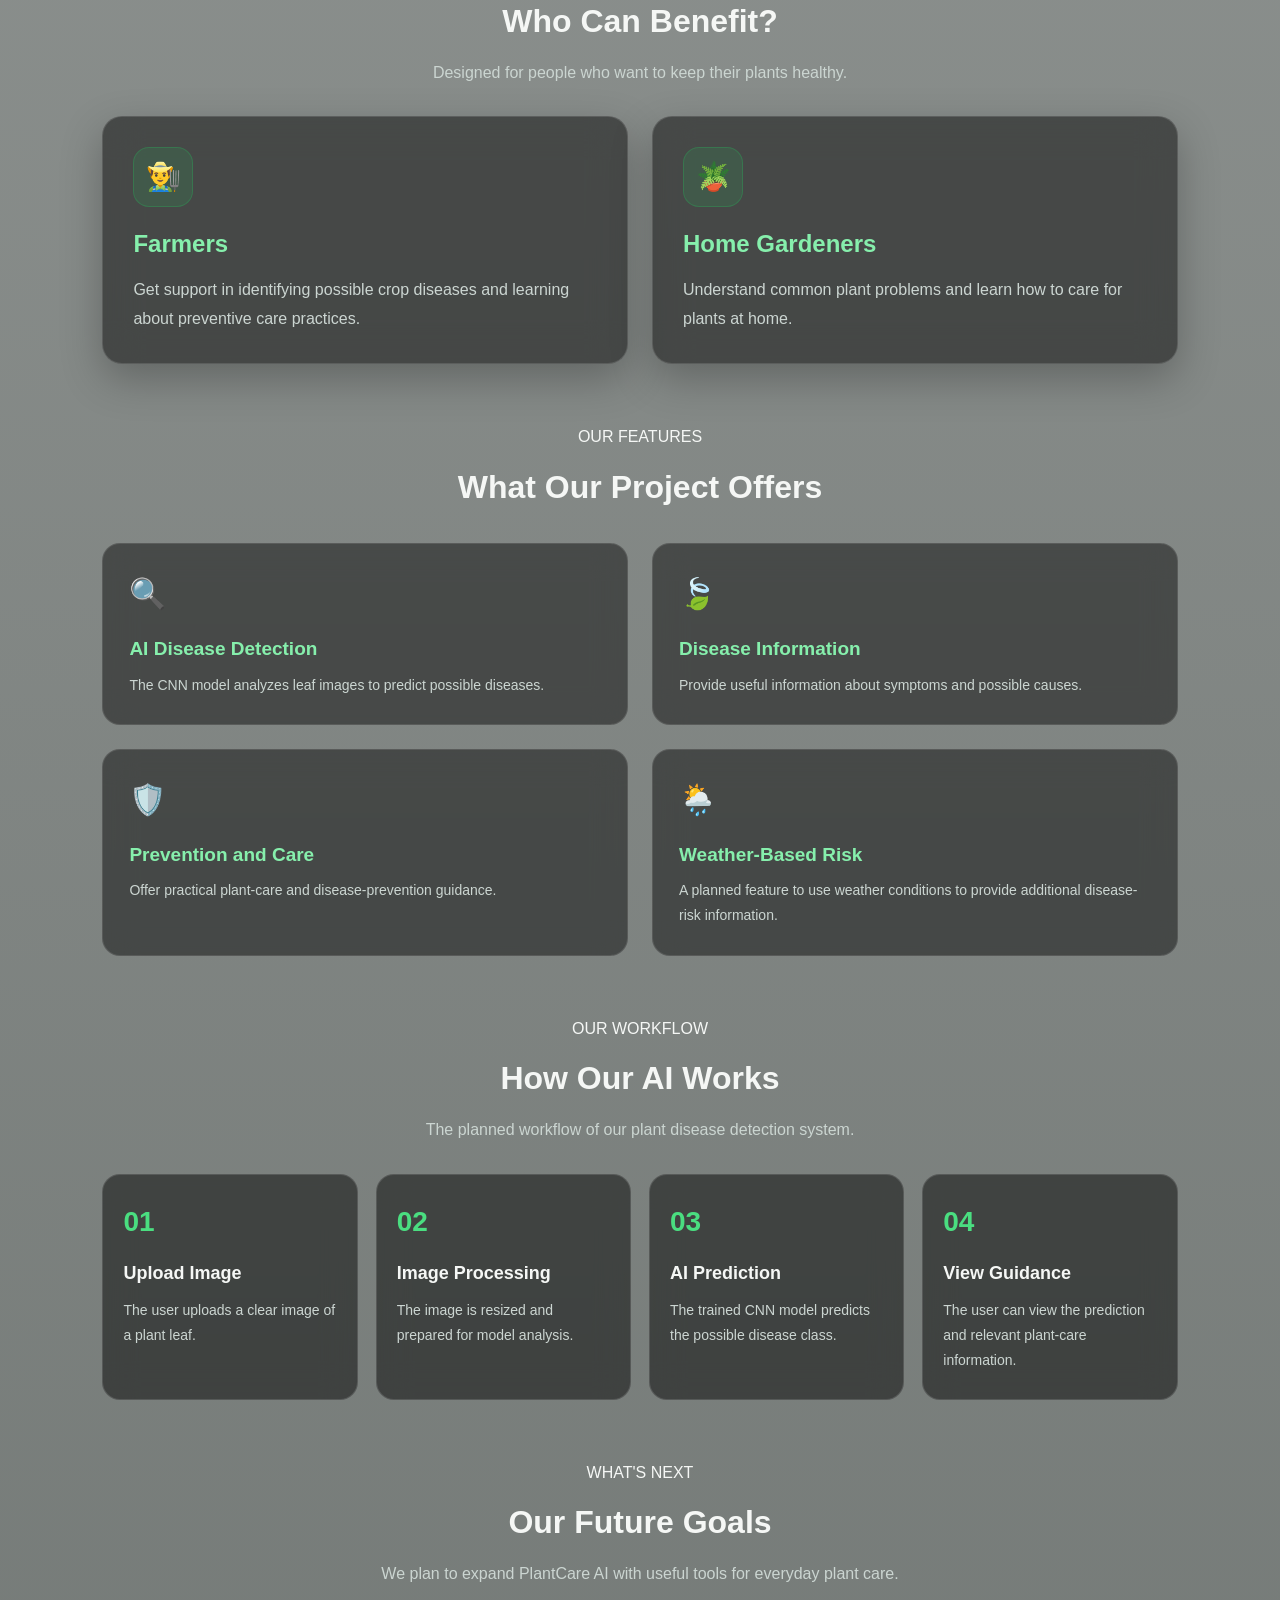
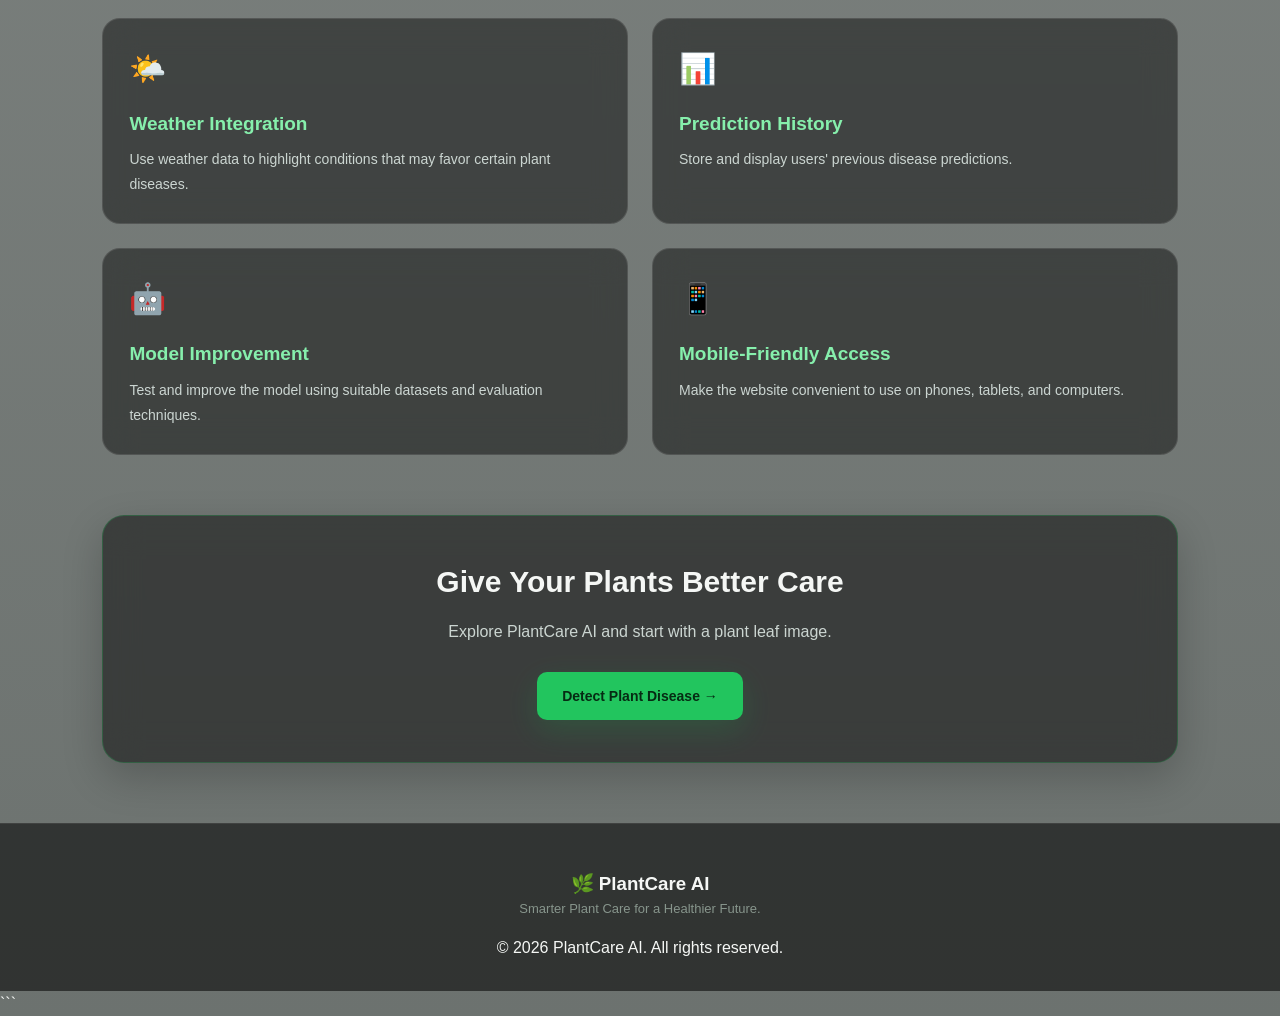
==== commit 06e435a4: "Update PlantCare AI frontend backend and weather dashboard" ====
--- a/frontend/about.html
+++ b/frontend/about.html
@@ -20,10 +20,12 @@
 
         <nav class="nav-links">
             <a href="index.html">Home</a>
-            <a href="about.html">About</a>
             <a href="index.html#how-it-works">How It Works</a>
             <a href="index.html#features">Features</a>
+            <a href="about.html" class="active">About</a>
             <a href="history.html">History</a>
+            <a href="login.html">Login</a>
+            <a href="signup.html">Sign Up</a>
         </nav>
 
         <a href="upload.html" class="nav-button">
@@ -198,7 +200,7 @@
                         <span>🔍</span>
                         <h3>AI Disease Detection</h3>
                         <p>
-                            The planned CNN model will analyze
+                                The CNN model analyzes
                             leaf images to predict possible diseases.
                         </p>
                     </div>
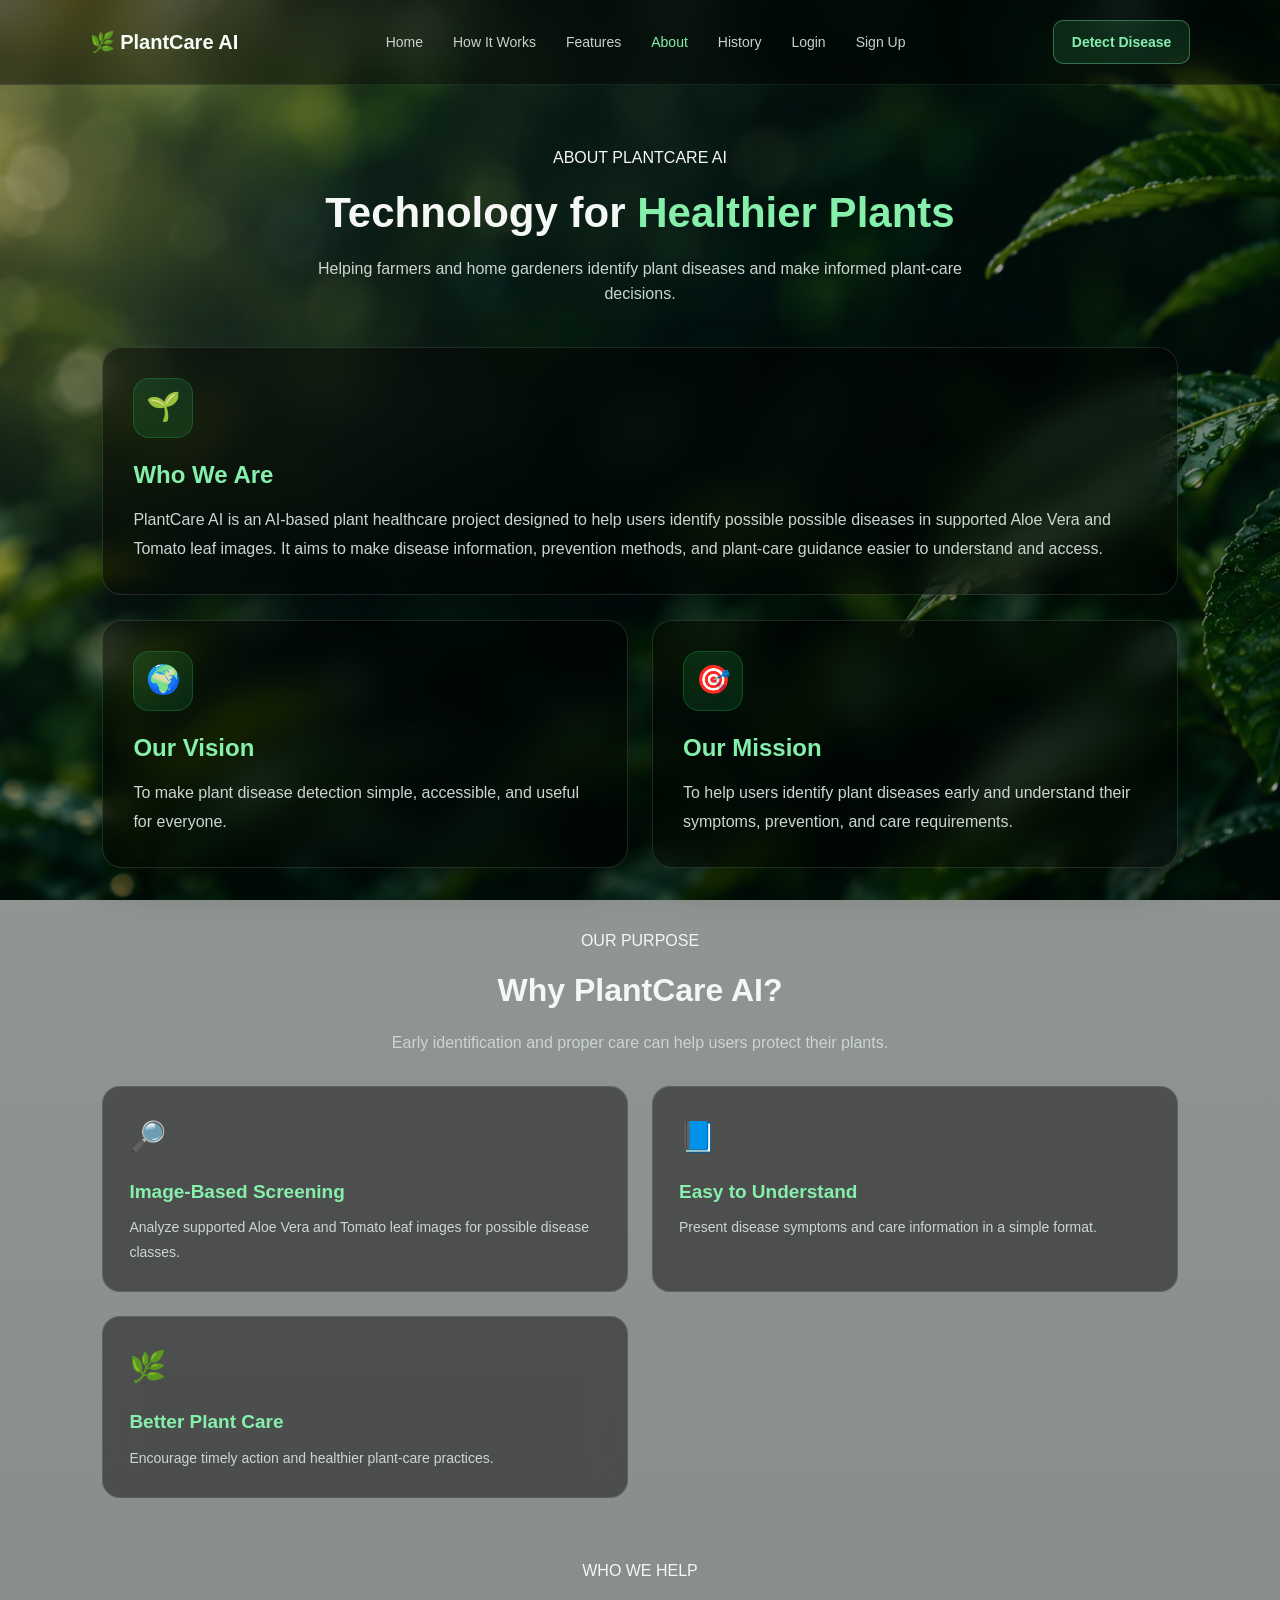
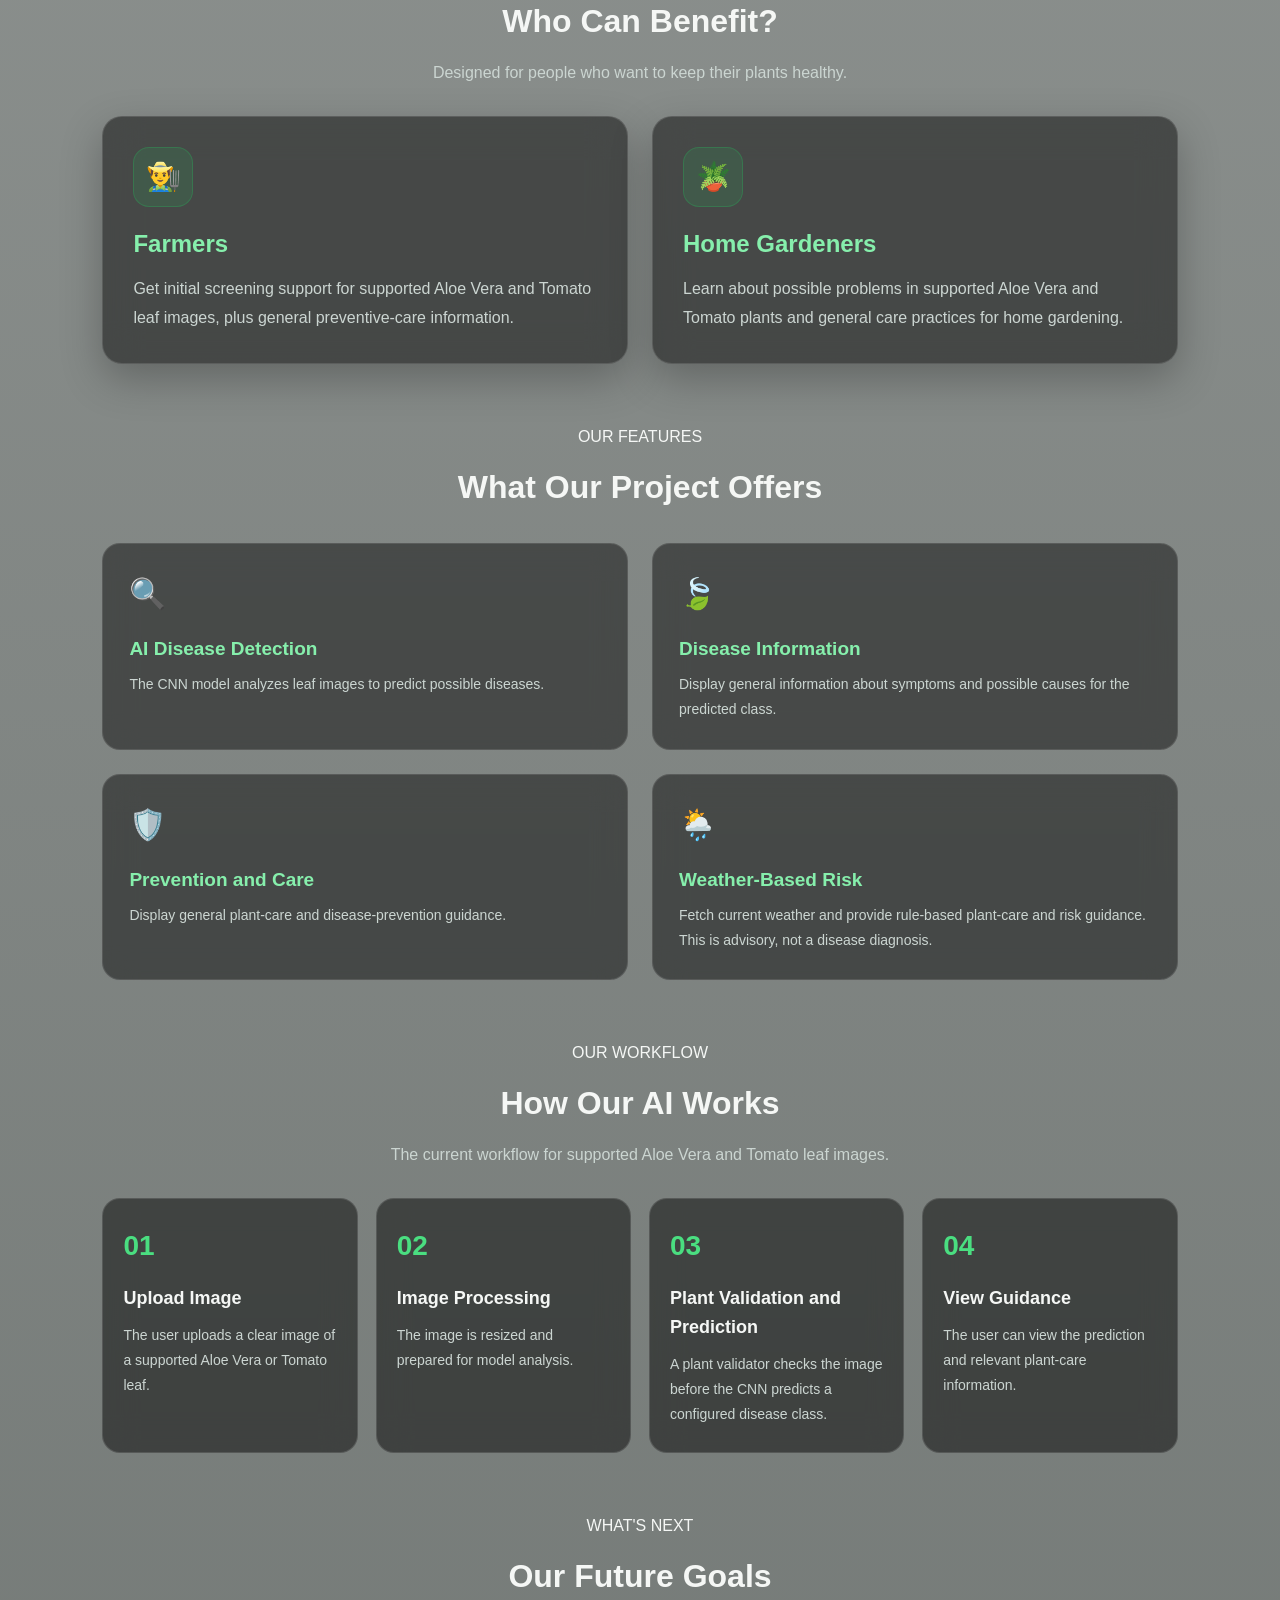
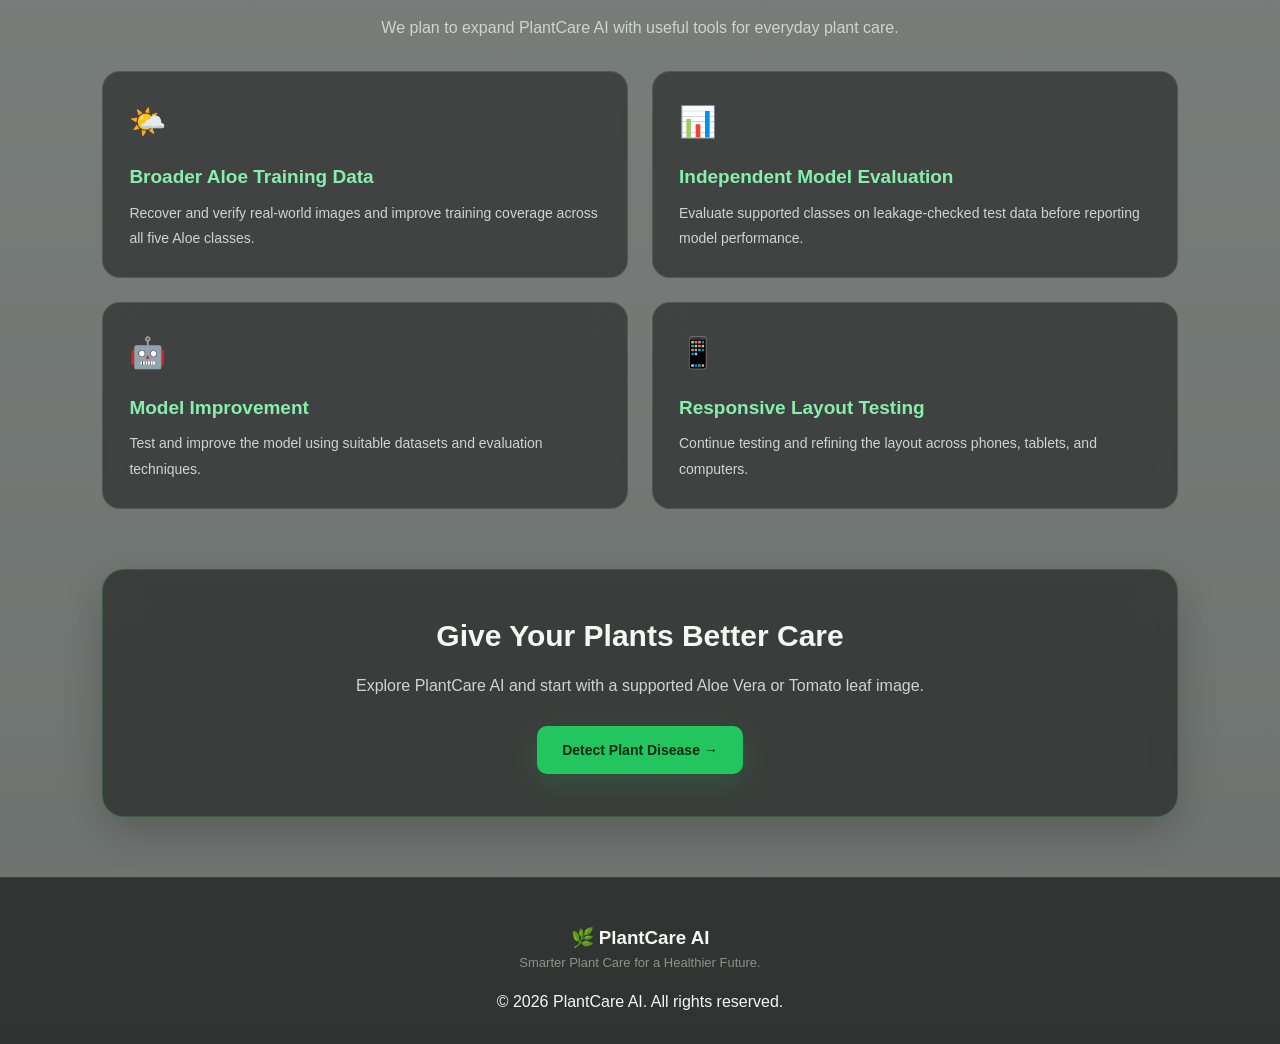
==== commit 0350f1ca: "Updated project" ====
--- a/frontend/about.html
+++ b/frontend/about.html
@@ -1,4 +1,3 @@
-```html
 <!DOCTYPE html>
 <html lang="en">
 
@@ -64,10 +63,10 @@
                 <p>
                     PlantCare AI is an AI-based plant healthcare
                     project designed to help users identify possible
-                    plant diseases through leaf images. It aims to
-                    make disease information, prevention methods,
-                    and plant-care guidance easier to understand
-                    and access.
+                    possible diseases in supported Aloe Vera and
+                    Tomato leaf images. It aims to make disease
+                    information, prevention methods, and plant-care
+                    guidance easier to understand and access.
                 </p>
 
             </div>
@@ -120,10 +119,10 @@
 
                     <div class="about-feature">
                         <span>🔎</span>
-                        <h3>Early Identification</h3>
-                        <p>
-                            Help users identify possible diseases
-                            by analyzing plant leaf images.
+                        <h3>Image-Based Screening</h3>
+                        <p>
+                            Analyze supported Aloe Vera and Tomato
+                            leaf images for possible disease classes.
                         </p>
                     </div>
 
@@ -167,9 +166,9 @@
                         <div class="about-icon">👨‍🌾</div>
                         <h2>Farmers</h2>
                         <p>
-                            Get support in identifying possible crop
-                            diseases and learning about preventive
-                            care practices.
+                            Get initial screening support for supported
+                            Aloe Vera and Tomato leaf images, plus
+                            general preventive-care information.
                         </p>
                     </div>
 
@@ -177,8 +176,9 @@
                         <div class="about-icon">🪴</div>
                         <h2>Home Gardeners</h2>
                         <p>
-                            Understand common plant problems and
-                            learn how to care for plants at home.
+                            Learn about possible problems in supported
+                            Aloe Vera and Tomato plants and general
+                            care practices for home gardening.
                         </p>
                     </div>
 
@@ -209,8 +209,9 @@
                         <span>🍃</span>
                         <h3>Disease Information</h3>
                         <p>
-                            Provide useful information about
-                            symptoms and possible causes.
+                            Display general information about
+                            symptoms and possible causes for the
+                            predicted class.
                         </p>
                     </div>
 
@@ -218,7 +219,7 @@
                         <span>🛡️</span>
                         <h3>Prevention and Care</h3>
                         <p>
-                            Offer practical plant-care and
+                            Display general plant-care and
                             disease-prevention guidance.
                         </p>
                     </div>
@@ -227,9 +228,9 @@
                         <span>🌦️</span>
                         <h3>Weather-Based Risk</h3>
                         <p>
-                            A planned feature to use weather
-                            conditions to provide additional
-                            disease-risk information.
+                            Fetch current weather and provide
+                            rule-based plant-care and risk guidance.
+                            This is advisory, not a disease diagnosis.
                         </p>
                     </div>
 
@@ -244,8 +245,8 @@
                     <span class="section-label">OUR WORKFLOW</span>
                     <h2>How Our AI Works</h2>
                     <p>
-                        The planned workflow of our plant
-                        disease detection system.
+                        The current workflow for supported
+                        Aloe Vera and Tomato leaf images.
                     </p>
                 </div>
 
@@ -255,8 +256,8 @@
                         <span class="workflow-number">01</span>
                         <h3>Upload Image</h3>
                         <p>
-                            The user uploads a clear image
-                            of a plant leaf.
+                            The user uploads a clear image of a
+                            supported Aloe Vera or Tomato leaf.
                         </p>
                     </div>
 
@@ -271,10 +272,10 @@
 
                     <div class="workflow-step">
                         <span class="workflow-number">03</span>
-                        <h3>AI Prediction</h3>
-                        <p>
-                            The trained CNN model predicts
-                            the possible disease class.
+                        <h3>Plant Validation and Prediction</h3>
+                        <p>
+                            A plant validator checks the image before
+                            the CNN predicts a configured disease class.
                         </p>
                     </div>
 
@@ -307,20 +308,20 @@
 
                     <div class="about-feature">
                         <span>🌤️</span>
-                        <h3>Weather Integration</h3>
-                        <p>
-                            Use weather data to highlight
-                            conditions that may favor certain
-                            plant diseases.
+                        <h3>Broader Aloe Training Data</h3>
+                        <p>
+                            Recover and verify real-world images and
+                            improve training coverage across all five
+                            Aloe classes.
                         </p>
                     </div>
 
                     <div class="about-feature">
                         <span>📊</span>
-                        <h3>Prediction History</h3>
-                        <p>
-                            Store and display users' previous
-                            disease predictions.
+                        <h3>Independent Model Evaluation</h3>
+                        <p>
+                            Evaluate supported classes on leakage-checked
+                            test data before reporting model performance.
                         </p>
                     </div>
 
@@ -336,10 +337,10 @@
 
                     <div class="about-feature">
                         <span>📱</span>
-                        <h3>Mobile-Friendly Access</h3>
-                        <p>
-                            Make the website convenient to use
-                            on phones, tablets, and computers.
+                        <h3>Responsive Layout Testing</h3>
+                        <p>
+                            Continue testing and refining the layout
+                            across phones, tablets, and computers.
                         </p>
                     </div>
 
@@ -354,7 +355,7 @@
 
                 <p>
                     Explore PlantCare AI and start with
-                    a plant leaf image.
+                    a supported Aloe Vera or Tomato leaf image.
                 </p>
 
                 <a href="upload.html" class="primary-button">
@@ -382,5 +383,4 @@
     </footer>
 
 </body>
-</html>
-```+</html>
